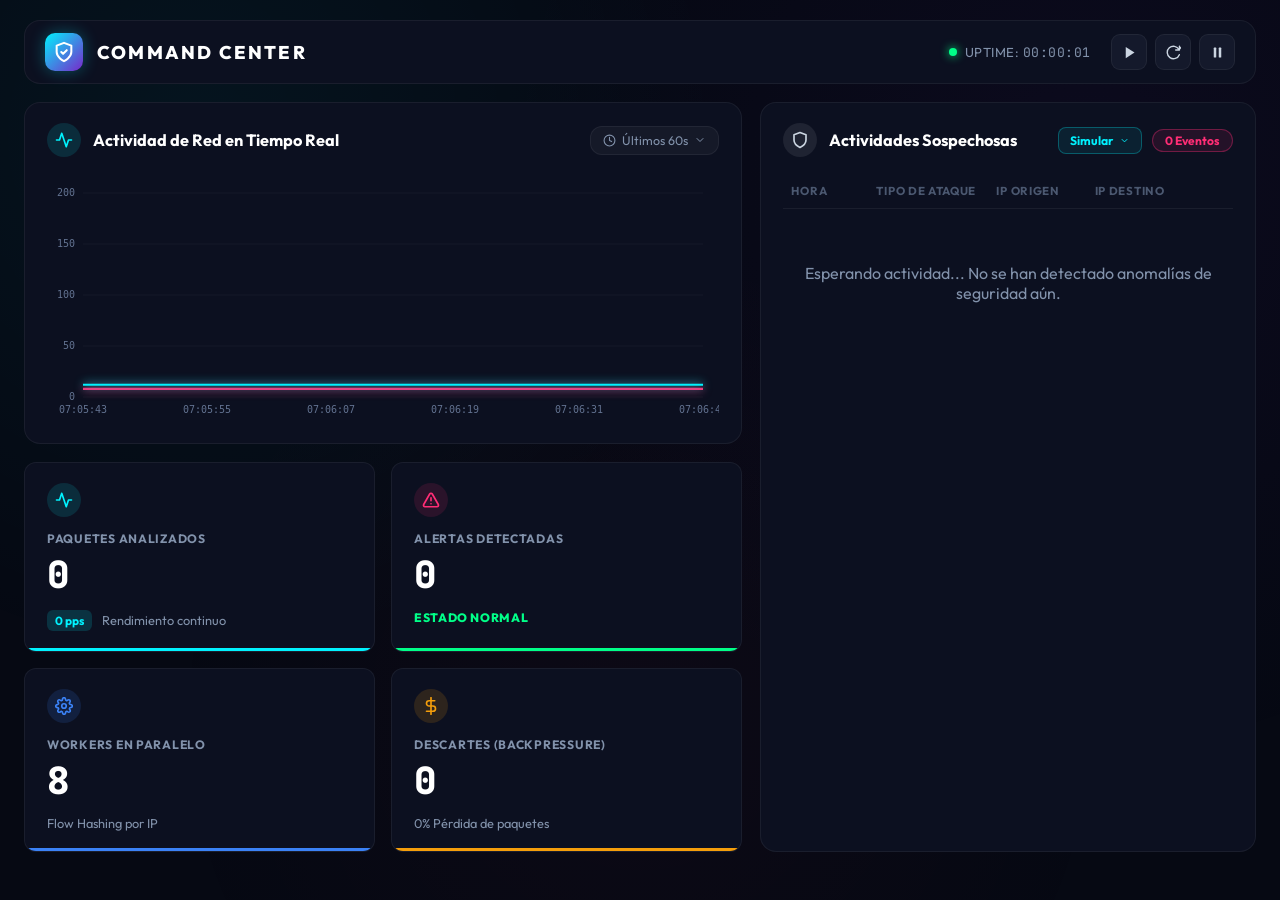
==== src/main/resources/web/index.html @ a6d5993d "feat(dashboard): implementar dashboard web SOC con alertas en tiempo real Se agrega un dashboard web" ====
<!DOCTYPE html>
<html lang="es">

<head>
    <meta charset="UTF-8">
    <meta name="viewport" content="width=device-width, initial-scale=1.0">
    <title>IDS Command Center</title>
    <link rel="preconnect" href="https://fonts.googleapis.com">
    <link rel="preconnect" href="https://fonts.gstatic.com" crossorigin>
    <link
        href="https://fonts.googleapis.com/css2?family=Outfit:wght@300;400;500;600;700;800&family=JetBrains+Mono:wght@400;500;600;700&display=swap"
        rel="stylesheet">
    <link rel="stylesheet" href="style.css">
</head>

<body>
    <div class="glow-bg"></div>

    <div class="dashboard-wrapper">
        <!-- TOP HEADER BAR -->
        <header class="header-bar">
            <div class="brand-container">
                <div class="brand-icon">
                    <svg viewBox="0 0 24 24" fill="none" stroke="currentColor" stroke-width="2.2" stroke-linecap="round"
                        stroke-linejoin="round">
                        <path d="M12 22s8-4 8-10V5l-8-3-8 3v7c0 6 8 10 8 10z" />
                        <path d="m9 12 2 2 4-4" />
                    </svg>
                </div>
                <h1 class="brand-title">COMMAND CENTER</h1>
            </div>

            <div class="header-actions">
                <div class="uptime-container">
                    <span class="pulse-dot"></span>
                    <span class="uptime-text">UPTIME: <span id="uptime-display" class="mono">00:00:00</span></span>
                </div>

                <div class="action-buttons-group">
                    <button class="btn-ctrl" id="btn-monitor-start" title="Iniciar Monitoreo">
                        <svg viewBox="0 0 24 24" fill="currentColor">
                            <polygon points="6 3 20 12 6 21 6 3" />
                        </svg>
                    </button>
                    <button class="btn-ctrl" id="btn-monitor-restart" title="Reiniciar Monitoreo">
                        <svg viewBox="0 0 24 24" fill="none" stroke="currentColor" stroke-width="2.2"
                            stroke-linecap="round" stroke-linejoin="round">
                            <path d="M21.5 2v6h-6M21.34 15.57a10 10 0 1 1-.57-8.38l5.67-5.67" />
                        </svg>
                    </button>
                    <button class="btn-ctrl" id="btn-monitor-stop" title="Pausar / Detener Monitoreo">
                        <svg viewBox="0 0 24 24" fill="currentColor">
                            <rect x="6" y="4" width="4" height="16" rx="1" />
                            <rect x="14" y="4" width="4" height="16" rx="1" />
                        </svg>
                    </button>
                </div>
            </div>
        </header>

        <!-- MAIN DASHBOARD 2-COLUMN GRID -->
        <main class="main-layout">
            <!-- LEFT COLUMN: Realtime Chart & 4 KPIs -->
            <section class="left-column">
                <!-- Realtime Network Activity Card -->
                <div class="card-panel chart-card">
                    <div class="card-header">
                        <div class="title-with-icon">
                            <div class="icon-bubble cyan-bubble">
                                <svg viewBox="0 0 24 24" fill="none" stroke="currentColor" stroke-width="2.2"
                                    stroke-linecap="round" stroke-linejoin="round">
                                    <path d="M22 12h-4l-3 9L9 3l-3 9H2" />
                                </svg>
                            </div>
                            <h2>Actividad de Red en Tiempo Real</h2>
                        </div>
                        <div class="time-filter-badge" id="time-filter-dropdown">
                            <svg viewBox="0 0 24 24" fill="none" stroke="currentColor" stroke-width="2"
                                stroke-linecap="round" stroke-linejoin="round" width="13" height="13">
                                <circle cx="12" cy="12" r="10" />
                                <polyline points="12 6 12 12 16 14" />
                            </svg>
                            <span>Últimos 60s</span>
                            <svg viewBox="0 0 24 24" fill="none" stroke="currentColor" stroke-width="2"
                                stroke-linecap="round" stroke-linejoin="round" width="12" height="12">
                                <polyline points="6 9 12 15 18 9" />
                            </svg>
                        </div>
                    </div>

                    <div class="chart-container">
                        <canvas id="traffic-chart"></canvas>
                    </div>
                </div>

                <!-- 4 KPI Metrics Grid (2x2) -->
                <div class="kpis-grid">
                    <!-- KPI 1: Paquetes Analizados -->
                    <div class="kpi-card kpi-cyan" id="card-processed">
                        <div class="kpi-icon-row">
                            <div class="icon-bubble cyan-bubble">
                                <svg viewBox="0 0 24 24" fill="none" stroke="currentColor" stroke-width="2.2"
                                    stroke-linecap="round" stroke-linejoin="round">
                                    <path d="M22 12h-4l-3 9L9 3l-3 9H2" />
                                </svg>
                            </div>
                        </div>
                        <span class="kpi-label">PAQUETES ANALIZADOS</span>
                        <div class="kpi-value-row">
                            <span class="kpi-number mono" id="val-processed">0</span>
                        </div>
                        <div class="kpi-footer-row">
                            <span class="badge-pill cyan-pill" id="val-pps">0 pps</span>
                            <span class="kpi-subtext">Rendimiento continuo</span>
                        </div>
                    </div>

                    <!-- KPI 2: Alertas Detectadas -->
                    <div class="kpi-card kpi-green" id="card-alerts">
                        <div class="kpi-icon-row">
                            <div class="icon-bubble pink-bubble">
                                <svg viewBox="0 0 24 24" fill="none" stroke="currentColor" stroke-width="2.2"
                                    stroke-linecap="round" stroke-linejoin="round">
                                    <path
                                        d="m21.73 18-8-14a2 2 0 0 0-3.48 0l-8 14A2 2 0 0 0 4 21h16a2 2 0 0 0 1.73-3Z" />
                                    <line x1="12" y1="9" x2="12" y2="13" />
                                    <line x1="12" y1="17" x2="12.01" y2="17" />
                                </svg>
                            </div>
                        </div>
                        <span class="kpi-label">ALERTAS DETECTADAS</span>
                        <div class="kpi-value-row">
                            <span class="kpi-number mono" id="val-alerts">0</span>
                        </div>
                        <div class="kpi-footer-row">
                            <span class="threat-status" id="val-threat-level">ESTADO NORMAL</span>
                        </div>
                    </div>

                    <!-- KPI 3: Workers en Paralelo -->
                    <div class="kpi-card kpi-blue" id="card-workers">
                        <div class="kpi-icon-row">
                            <div class="icon-bubble blue-bubble">
                                <svg viewBox="0 0 24 24" fill="none" stroke="currentColor" stroke-width="2.2"
                                    stroke-linecap="round" stroke-linejoin="round">
                                    <circle cx="12" cy="12" r="3" />
                                    <path
                                        d="M19.4 15a1.65 1.65 0 0 0 .33 1.82l.06.06a2 2 0 0 1 0 2.83 2 2 0 0 1-2.83 0l-.06-.06a1.65 1.65 0 0 0-1.82-.33 1.65 1.65 0 0 0-1 1.51V21a2 2 0 0 1-2 2 2 2 0 0 1-2-2v-.09A1.65 1.65 0 0 0 9 19.4a1.65 1.65 0 0 0-1.82.33l-.06.06a2 2 0 0 1-2.83 0 2 2 0 0 1 0-2.83l.06-.06a1.65 1.65 0 0 0 .33-1.82 1.65 1.65 0 0 0-1.51-1H3a2 2 0 0 1-2-2 2 2 0 0 1 2-2h.09A1.65 1.65 0 0 0 4.6 9a1.65 1.65 0 0 0-.33-1.82l-.06-.06a2 2 0 0 1 0-2.83 2 2 0 0 1 2.83 0l.06.06a1.65 1.65 0 0 0 1.82.33H9a1.65 1.65 0 0 0 1-1.51V3a2 2 0 0 1 2-2 2 2 0 0 1 2 2v.09a1.65 1.65 0 0 0 1 1.51 1.65 1.65 0 0 0 1.82-.33l.06-.06a2 2 0 0 1 2.83 0 2 2 0 0 1 0 2.83l-.06.06a1.65 1.65 0 0 0-.33 1.82V9a1.65 1.65 0 0 0 1.51 1H21a2 2 0 0 1 2 2 2 2 0 0 1-2 2h-.09a1.65 1.65 0 0 0-1.51 1z" />
                                </svg>
                            </div>
                        </div>
                        <span class="kpi-label">WORKERS EN PARALELO</span>
                        <div class="kpi-value-row">
                            <span class="kpi-number mono" id="val-workers">8</span>
                        </div>
                        <div class="kpi-footer-row">
                            <span class="kpi-subtext">Flow Hashing por IP</span>
                        </div>
                    </div>

                    <!-- KPI 4: Descartes Backpressure -->
                    <div class="kpi-card kpi-amber" id="card-dropped">
                        <div class="kpi-icon-row">
                            <div class="icon-bubble amber-bubble">
                                <svg viewBox="0 0 24 24" fill="none" stroke="currentColor" stroke-width="2.2"
                                    stroke-linecap="round" stroke-linejoin="round">
                                    <line x1="12" y1="1" x2="12" y2="23" />
                                    <path d="M17 5H9.5a3.5 3.5 0 0 0 0 7h5a3.5 3.5 0 0 1 0 7H6" />
                                </svg>
                            </div>
                        </div>
                        <span class="kpi-label">DESCARTES (BACKPRESSURE)</span>
                        <div class="kpi-value-row">
                            <span class="kpi-number mono" id="val-dropped">0</span>
                        </div>
                        <div class="kpi-footer-row">
                            <span class="kpi-subtext">0% Pérdida de paquetes</span>
                        </div>
                    </div>
                </div>
            </section>

            <!-- RIGHT COLUMN: Actividades Sospechosas Table -->
            <section class="right-column">
                <div class="card-panel suspicious-panel">
                    <div class="card-header">
                        <div class="title-with-icon">
                            <div class="icon-bubble gray-bubble">
                                <svg viewBox="0 0 24 24" fill="none" stroke="currentColor" stroke-width="2.2"
                                    stroke-linecap="round" stroke-linejoin="round">
                                    <path d="M12 22s8-4 8-10V5l-8-3-8 3v7c0 6 8 10 8 10z" />
                                </svg>
                            </div>
                            <h2>Actividades Sospechosas</h2>
                        </div>
                        <div class="header-right-actions">
                            <!-- Attack Simulator Dropdown Action -->
                            <div class="sim-dropdown-wrapper">
                                <button class="btn-sim-trigger" id="btn-sim-dropdown" title="Simular Tráfico de Ataque">
                                    <span>Simular</span>
                                    <svg class="chevron-sim" viewBox="0 0 24 24" fill="none" stroke="currentColor"
                                        stroke-width="2" width="11" height="11">
                                        <polyline points="6 9 12 15 18 9" />
                                    </svg>
                                </button>
                                <div class="sim-dropdown-menu" id="sim-dropdown-menu">
                                    <div class="sim-menu-header">Simulación de Ataques</div>
                                    <button class="sim-menu-item" id="btn-sim-portscan">
                                        <span class="sim-dot dot-cyan"></span>
                                        <div class="sim-item-info">
                                            <strong>Port Scan</strong>
                                            <small>15 puertos destino</small>
                                        </div>
                                    </button>
                                    <button class="sim-menu-item" id="btn-sim-synflood">
                                        <span class="sim-dot dot-amber"></span>
                                        <div class="sim-item-info">
                                            <strong>SYN Flood</strong>
                                            <small>50 paquetes SYN</small>
                                        </div>
                                    </button>
                                    <button class="sim-menu-item" id="btn-sim-bruteforce">
                                        <span class="sim-dot dot-pink"></span>
                                        <div class="sim-item-info">
                                            <strong>Brute Force</strong>
                                            <small>20 intentos a SSH (Puerto 22)</small>
                                        </div>
                                    </button>
                                </div>
                            </div>

                            <span class="events-badge-pill" id="alerts-badge">0 Eventos</span>
                        </div>
                    </div>

                    <!-- Table Header -->
                    <div class="suspicious-table-header">
                        <span class="col-th col-hora">HORA</span>
                        <span class="col-th col-tipo">TIPO DE ATAQUE</span>
                        <span class="col-th col-ip">IP ORIGEN</span>
                        <span class="col-th col-dst">IP DESTINO</span>
                        <span class="col-th col-action"></span>
                    </div>

                    <!-- Scrollable Alerts Container -->
                    <div class="suspicious-list" id="alerts-tbody">
                        <div class="empty-state" id="empty-alerts-row">
                            <p>Esperando actividad... No se han detectado anomalías de seguridad aún.</p>
                        </div>
                    </div>
                </div>
            </section>
        </main>
    </div>

    <script src="app.js"></script>
</body>

</html>
---- src/main/resources/web/style.css ----
/* ===================================================================
   IDS COMMAND CENTER — CLEAN & EFFICIENT DESIGN SYSTEM
   =================================================================== */

:root {
    --bg-base: #060913;
    --bg-card: #0c1020;
    --border-color: rgba(255, 255, 255, 0.06);
    --border-subtle: rgba(255, 255, 255, 0.03);

    --primary-cyan: #00f2fe;
    --primary-blue: #3b82f6;
    --alert-pink: #ff2d75;
    --alert-amber: #f59e0b;
    --success-green: #00ff88;

    --text-white: #ffffff;
    --text-light: #e2e8f0;
    --text-muted: #8292ab;
    --text-dim: #4b5870;

    --font-main: 'Outfit', -apple-system, BlinkMacSystemFont, 'Segoe UI', Roboto, sans-serif;
    --font-mono: 'JetBrains Mono', monospace;

    --radius-xl: 16px;
    --radius-lg: 12px;
    --radius-md: 8px;
    --radius-sm: 6px;
}

* {
    margin: 0;
    padding: 0;
    box-sizing: border-box;
}

body {
    background-color: var(--bg-base);
    color: var(--text-light);
    font-family: var(--font-main);
    min-height: 100vh;
    overflow-x: hidden;
    position: relative;
    -webkit-font-smoothing: antialiased;
}

.glow-bg {
    position: fixed;
    top: 0;
    left: 0;
    right: 0;
    height: 100vh;
    background: radial-gradient(circle at 15% 15%, rgba(0, 242, 254, 0.05) 0%, transparent 40%),
                radial-gradient(circle at 85% 20%, rgba(121, 40, 202, 0.06) 0%, transparent 45%),
                radial-gradient(circle at 50% 80%, rgba(255, 45, 117, 0.03) 0%, transparent 50%);
    pointer-events: none;
    z-index: 0;
}

.mono {
    font-family: var(--font-mono);
}

.dashboard-wrapper {
    max-width: 1560px;
    margin: 0 auto;
    padding: 20px 24px;
    position: relative;
    z-index: 1;
    display: flex;
    flex-direction: column;
    gap: 18px;
}

/* -------------------------------------------------------------
   1. TOP NAVIGATION / HEADER BAR
   ------------------------------------------------------------- */
.header-bar {
    display: flex;
    justify-content: space-between;
    align-items: center;
    background: var(--bg-card);
    border: 1px solid var(--border-color);
    border-radius: var(--radius-xl);
    padding: 12px 20px;
}

.brand-container {
    display: flex;
    align-items: center;
    gap: 14px;
}

.brand-icon {
    width: 38px;
    height: 38px;
    border-radius: 10px;
    background: linear-gradient(135deg, #00f2fe 0%, #7928ca 100%);
    display: flex;
    align-items: center;
    justify-content: center;
    color: #fff;
    box-shadow: 0 0 16px rgba(0, 242, 254, 0.3);
}

.brand-icon svg {
    width: 22px;
    height: 22px;
}

.brand-title {
    font-size: 1.15rem;
    font-weight: 800;
    letter-spacing: 0.12em;
    color: var(--text-white);
}

.header-actions {
    display: flex;
    align-items: center;
    gap: 20px;
}

.uptime-container {
    display: flex;
    align-items: center;
    gap: 8px;
    font-size: 0.82rem;
    color: var(--text-muted);
}

.uptime-text {
    letter-spacing: 0.04em;
}

.pulse-dot {
    width: 8px;
    height: 8px;
    background: var(--success-green);
    border-radius: 50%;
    box-shadow: 0 0 10px var(--success-green);
    animation: livePulse 2s infinite ease-in-out;
}

@keyframes livePulse {
    0%, 100% { transform: scale(1); opacity: 1; }
    50% { transform: scale(1.35); opacity: 0.55; }
}

.action-buttons-group {
    display: flex;
    align-items: center;
    gap: 8px;
}

.btn-ctrl {
    width: 36px;
    height: 36px;
    border-radius: 9px;
    background: #14192b;
    border: 1px solid var(--border-color);
    color: #cbd5e1;
    display: flex;
    align-items: center;
    justify-content: center;
    cursor: pointer;
    transition: all 0.2s ease;
}

.btn-ctrl svg {
    width: 15px;
    height: 15px;
}

.btn-ctrl:hover {
    background: #1d253f;
    color: #fff;
    border-color: rgba(255, 255, 255, 0.15);
    transform: translateY(-1px);
}

.btn-ctrl:active {
    transform: scale(0.94);
}

.btn-ctrl:disabled {
    opacity: 0.35;
    cursor: not-allowed;
    transform: none;
}

.btn-ctrl.active {
    background: rgba(0, 242, 254, 0.15);
    color: var(--primary-cyan);
    border-color: rgba(0, 242, 254, 0.4);
}

/* -------------------------------------------------------------
   2. MAIN 2-COLUMN DASHBOARD GRID
   ------------------------------------------------------------- */
.main-layout {
    display: grid;
    grid-template-columns: 1.45fr 1fr;
    gap: 18px;
    align-items: stretch;
}

.left-column {
    display: flex;
    flex-direction: column;
    gap: 18px;
}

.right-column {
    display: flex;
    flex-direction: column;
}

/* Card Panels */
.card-panel {
    background: var(--bg-card);
    border: 1px solid var(--border-color);
    border-radius: var(--radius-xl);
    padding: 20px 22px;
}

.card-header {
    display: flex;
    justify-content: space-between;
    align-items: center;
    margin-bottom: 16px;
}

.title-with-icon {
    display: flex;
    align-items: center;
    gap: 12px;
}

.title-with-icon h2 {
    font-size: 1.02rem;
    font-weight: 700;
    color: var(--text-white);
}

/* Icon Bubbles */
.icon-bubble {
    width: 34px;
    height: 34px;
    border-radius: 50%;
    display: flex;
    align-items: center;
    justify-content: center;
}

.icon-bubble svg {
    width: 18px;
    height: 18px;
}

.cyan-bubble { background: rgba(0, 242, 254, 0.12); color: var(--primary-cyan); }
.pink-bubble { background: rgba(255, 45, 117, 0.12); color: var(--alert-pink); }
.blue-bubble { background: rgba(59, 130, 246, 0.14); color: var(--primary-blue); }
.amber-bubble { background: rgba(245, 158, 11, 0.14); color: var(--alert-amber); }
.gray-bubble { background: rgba(255, 255, 255, 0.08); color: #cbd5e1; }

.time-filter-badge {
    display: flex;
    align-items: center;
    gap: 6px;
    background: rgba(255, 255, 255, 0.04);
    border: 1px solid var(--border-color);
    border-radius: var(--radius-lg);
    padding: 6px 12px;
    font-size: 0.78rem;
    color: var(--text-muted);
}

/* Chart Canvas Wrapper */
.chart-container {
    height: 250px;
    width: 100%;
    position: relative;
}

#traffic-chart {
    width: 100% !important;
    height: 100% !important;
}

/* -------------------------------------------------------------
   3. 4 KPIS GRID (2x2)
   ------------------------------------------------------------- */
.kpis-grid {
    display: grid;
    grid-template-columns: repeat(2, 1fr);
    gap: 16px;
}

.kpi-card {
    background: var(--bg-card);
    border: 1px solid var(--border-color);
    border-radius: var(--radius-lg);
    padding: 20px 22px;
    position: relative;
    overflow: hidden;
    display: flex;
    flex-direction: column;
    gap: 6px;
    transition: transform 0.2s, border-color 0.2s;
}

.kpi-card:hover {
    transform: translateY(-2px);
    border-color: rgba(255, 255, 255, 0.12);
}

.kpi-card::after {
    content: '';
    position: absolute;
    bottom: 0;
    left: 0;
    right: 0;
    height: 3px;
}

.kpi-cyan::after { background: var(--primary-cyan); }
.kpi-green::after { background: var(--success-green); }
.kpi-green.has-threats::after { background: var(--alert-pink); }
.kpi-blue::after { background: var(--primary-blue); }
.kpi-amber::after { background: var(--alert-amber); }

.kpi-icon-row {
    display: flex;
    justify-content: flex-start;
    margin-bottom: 8px;
}

.kpi-label {
    font-size: 0.76rem;
    font-weight: 700;
    color: var(--text-muted);
    letter-spacing: 0.06em;
    text-transform: uppercase;
}

.kpi-value-row {
    margin: 4px 0 6px 0;
}

.kpi-number {
    font-size: 2.35rem;
    font-weight: 800;
    color: var(--text-white);
    line-height: 1;
}

.kpi-footer-row {
    display: flex;
    align-items: center;
    gap: 10px;
    margin-top: 4px;
}

.badge-pill {
    padding: 3px 8px;
    border-radius: 6px;
    font-size: 0.74rem;
    font-weight: 700;
}

.cyan-pill {
    background: rgba(0, 242, 254, 0.15);
    color: var(--primary-cyan);
}

.threat-status {
    font-size: 0.76rem;
    font-weight: 800;
    color: var(--success-green);
    letter-spacing: 0.05em;
}

.threat-status.high-threat {
    color: var(--alert-pink);
    text-shadow: 0 0 12px rgba(255, 45, 117, 0.4);
}

.kpi-subtext {
    font-size: 0.8rem;
    color: var(--text-muted);
}

/* -------------------------------------------------------------
   4. RIGHT COLUMN: SUSPICIOUS ACTIVITIES TABLE & SIMULATOR MENU
   ------------------------------------------------------------- */
.suspicious-panel {
    display: flex;
    flex-direction: column;
    height: 100%;
}

.header-right-actions {
    display: flex;
    align-items: center;
    gap: 10px;
}

/* Simulator Dropdown */
.sim-dropdown-wrapper {
    position: relative;
}

.btn-sim-trigger {
    display: flex;
    align-items: center;
    gap: 6px;
    background: rgba(0, 242, 254, 0.08);
    border: 1px solid rgba(0, 242, 254, 0.28);
    color: var(--primary-cyan);
    padding: 5px 11px;
    border-radius: var(--radius-md);
    font-family: var(--font-main);
    font-size: 0.76rem;
    font-weight: 700;
    cursor: pointer;
    transition: all 0.2s ease;
}

.btn-sim-trigger:hover {
    background: rgba(0, 242, 254, 0.16);
    border-color: rgba(0, 242, 254, 0.5);
    transform: translateY(-1px);
}

.btn-sim-trigger .chevron-sim {
    transition: transform 0.2s ease;
}

.sim-dropdown-wrapper.open .btn-sim-trigger .chevron-sim {
    transform: rotate(180deg);
}

.sim-dropdown-menu {
    position: absolute;
    top: calc(100% + 8px);
    right: 0;
    width: 220px;
    background: #0e1428;
    border: 1px solid rgba(255, 255, 255, 0.12);
    border-radius: var(--radius-lg);
    padding: 6px;
    box-shadow: 0 10px 30px rgba(0, 0, 0, 0.6);
    display: none;
    flex-direction: column;
    gap: 4px;
    z-index: 100;
    animation: menuFade 0.2s ease-out;
}

@keyframes menuFade {
    from { opacity: 0; transform: translateY(-6px); }
    to { opacity: 1; transform: translateY(0); }
}

.sim-dropdown-wrapper.open .sim-dropdown-menu {
    display: flex;
}

.sim-menu-header {
    font-size: 0.68rem;
    font-weight: 700;
    color: var(--text-dim);
    text-transform: uppercase;
    letter-spacing: 0.06em;
    padding: 6px 10px 4px;
}

.sim-menu-item {
    display: flex;
    align-items: center;
    gap: 10px;
    background: transparent;
    border: none;
    border-radius: var(--radius-sm);
    padding: 8px 10px;
    cursor: pointer;
    text-align: left;
    transition: background 0.15s ease;
    width: 100%;
}

.sim-menu-item:hover {
    background: rgba(255, 255, 255, 0.06);
}

.sim-dot {
    width: 8px;
    height: 8px;
    border-radius: 50%;
    flex-shrink: 0;
}

.dot-cyan { background: var(--primary-cyan); box-shadow: 0 0 6px var(--primary-cyan); }
.dot-amber { background: var(--alert-amber); box-shadow: 0 0 6px var(--alert-amber); }
.dot-pink { background: var(--alert-pink); box-shadow: 0 0 6px var(--alert-pink); }

.sim-item-info strong {
    display: block;
    font-size: 0.8rem;
    color: var(--text-white);
    font-weight: 600;
}

.sim-item-info small {
    display: block;
    font-size: 0.68rem;
    color: var(--text-muted);
}

.events-badge-pill {
    background: rgba(255, 45, 117, 0.1);
    border: 1px solid rgba(255, 45, 117, 0.35);
    color: var(--alert-pink);
    font-size: 0.75rem;
    font-weight: 700;
    padding: 3px 12px;
    border-radius: 20px;
}

.suspicious-table-header {
    display: grid;
    grid-template-columns: 85px 120px 1fr 1fr 32px;
    padding: 10px 8px;
    font-size: 0.72rem;
    font-weight: 700;
    color: var(--text-dim);
    letter-spacing: 0.06em;
    border-bottom: 1px solid var(--border-color);
}

.suspicious-list {
    max-height: 520px;
    overflow-y: auto;
    display: flex;
    flex-direction: column;
    margin-top: 4px;
}

.suspicious-list::-webkit-scrollbar {
    width: 5px;
}
.suspicious-list::-webkit-scrollbar-track {
    background: rgba(0, 0, 0, 0.1);
}
.suspicious-list::-webkit-scrollbar-thumb {
    background: rgba(255, 255, 255, 0.1);
    border-radius: 4px;
}
.suspicious-list::-webkit-scrollbar-thumb:hover {
    background: rgba(255, 255, 255, 0.2);
}

.suspicious-row {
    display: grid;
    grid-template-columns: 85px 120px 1fr 1fr 32px;
    align-items: center;
    padding: 13px 8px;
    border-bottom: 1px solid var(--border-subtle);
    transition: background 0.15s ease;
}

.suspicious-row:hover {
    background: rgba(255, 255, 255, 0.025);
}

.suspicious-row.row-new {
    animation: flashRow 2s ease-out;
}

@keyframes flashRow {
    0% { background: rgba(255, 45, 117, 0.25); }
    100% { background: transparent; }
}

.suspicious-row .cell-hora {
    font-size: 0.78rem;
    color: var(--text-muted);
}

.suspicious-row .cell-ip,
.suspicious-row .cell-dst {
    font-size: 0.82rem;
    color: #cbd5e1;
    overflow: hidden;
    text-overflow: ellipsis;
    white-space: nowrap;
    padding-right: 8px;
}

.badge-attack {
    display: inline-block;
    font-size: 0.68rem;
    font-weight: 800;
    letter-spacing: 0.05em;
    padding: 3px 10px;
    border-radius: 12px;
    text-align: center;
    width: fit-content;
}

.badge-port-scan {
    background: rgba(0, 242, 254, 0.08);
    border: 1px solid rgba(0, 242, 254, 0.35);
    color: var(--primary-cyan);
}

.badge-brute-force {
    background: rgba(255, 45, 117, 0.08);
    border: 1px solid rgba(255, 45, 117, 0.35);
    color: var(--alert-pink);
}

.badge-syn-flood {
    background: rgba(245, 158, 11, 0.08);
    border: 1px solid rgba(245, 158, 11, 0.35);
    color: var(--alert-amber);
}

.btn-trash {
    background: transparent;
    border: none;
    color: var(--text-dim);
    cursor: pointer;
    width: 28px;
    height: 28px;
    border-radius: 6px;
    display: flex;
    align-items: center;
    justify-content: center;
    transition: all 0.2s;
}

.btn-trash svg {
    width: 14px;
    height: 14px;
}

.btn-trash:hover {
    color: var(--alert-pink);
    background: rgba(255, 45, 117, 0.12);
}

.empty-state {
    text-align: center;
    padding: 50px 20px;
    color: var(--text-muted);
}

/* -------------------------------------------------------------
   5. RESPONSIVE DESIGN
   ------------------------------------------------------------- */
@media (max-width: 1180px) {
    .main-layout {
        grid-template-columns: 1fr;
    }
}

@media (max-width: 768px) {
    .dashboard-wrapper {
        padding: 14px;
    }
    .header-bar {
        flex-direction: column;
        gap: 12px;
        align-items: flex-start;
    }
    .header-actions {
        width: 100%;
        justify-content: space-between;
    }
    .kpis-grid {
        grid-template-columns: 1fr;
    }
    .suspicious-table-header .col-dst,
    .suspicious-row .cell-dst {
        display: none;
    }
    .suspicious-table-header,
    .suspicious-row {
        grid-template-columns: 80px 110px 1fr 30px;
    }
}
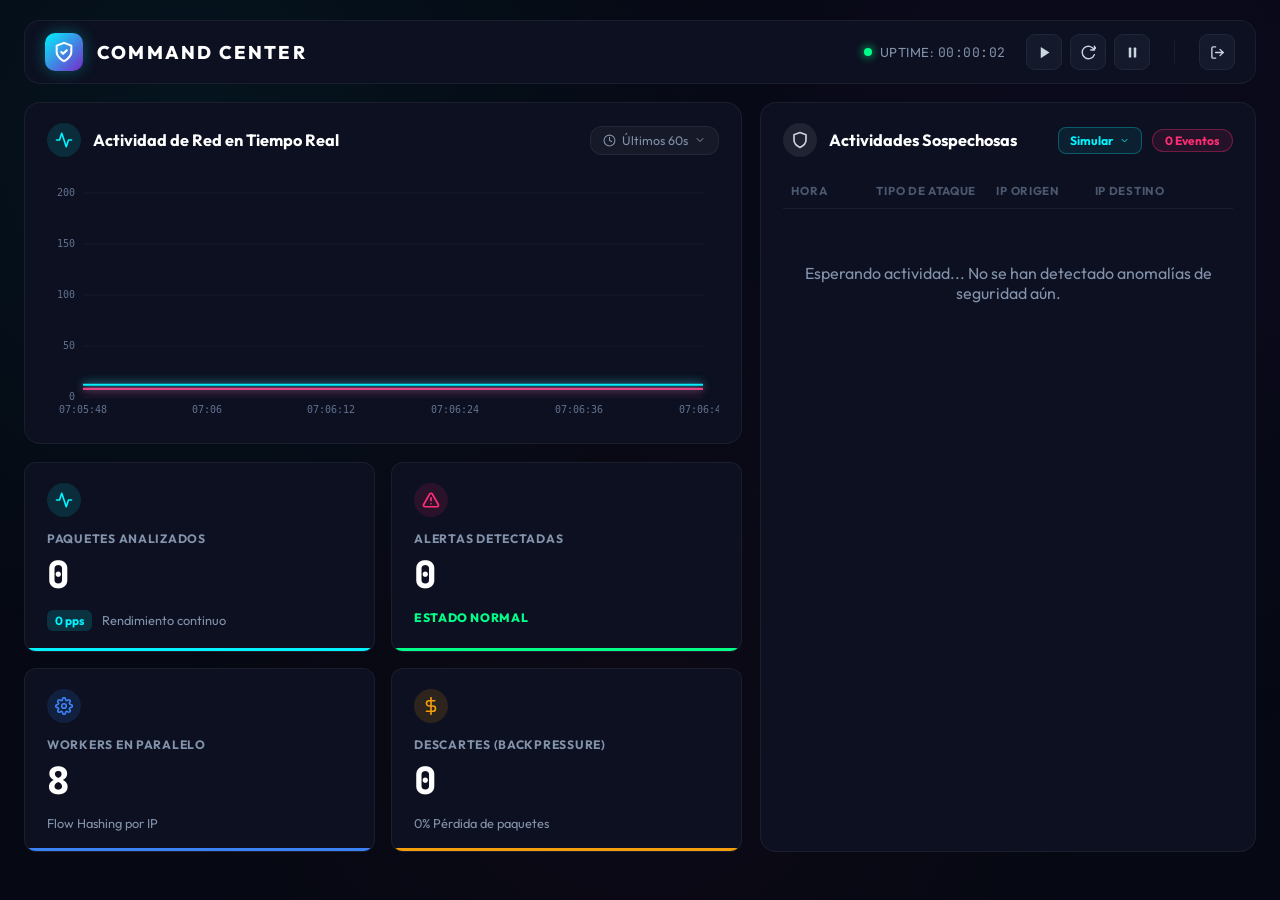
==== commit b9ab27f5: "feat(ui): agregar interfaz de login y soporte de logout en dashboard - Vista de login moderna con di" ====
--- a/src/main/resources/web/index.html
+++ b/src/main/resources/web/index.html
@@ -55,6 +55,17 @@
                         </svg>
                     </button>
                 </div>
+
+                <div class="header-separator"></div>
+
+                <button class="btn-ctrl btn-logout" id="btn-logout" title="Cerrar Sesión">
+                    <svg viewBox="0 0 24 24" fill="none" stroke="currentColor" stroke-width="2.2"
+                        stroke-linecap="round" stroke-linejoin="round">
+                        <path d="M9 21H5a2 2 0 0 1-2-2V5a2 2 0 0 1 2-2h4" />
+                        <polyline points="16 17 21 12 16 7" />
+                        <line x1="21" y1="12" x2="9" y2="12" />
+                    </svg>
+                </button>
             </div>
         </header>
 
--- a/src/main/resources/web/style.css
+++ b/src/main/resources/web/style.css
@@ -193,6 +193,19 @@
     background: rgba(0, 242, 254, 0.15);
     color: var(--primary-cyan);
     border-color: rgba(0, 242, 254, 0.4);
+}
+
+.header-separator {
+    width: 1px;
+    height: 22px;
+    background: var(--border-color);
+    margin: 0 4px;
+}
+
+.btn-logout:hover {
+    background: rgba(255, 45, 117, 0.12);
+    color: var(--alert-pink);
+    border-color: rgba(255, 45, 117, 0.35);
 }
 
 /* -------------------------------------------------------------
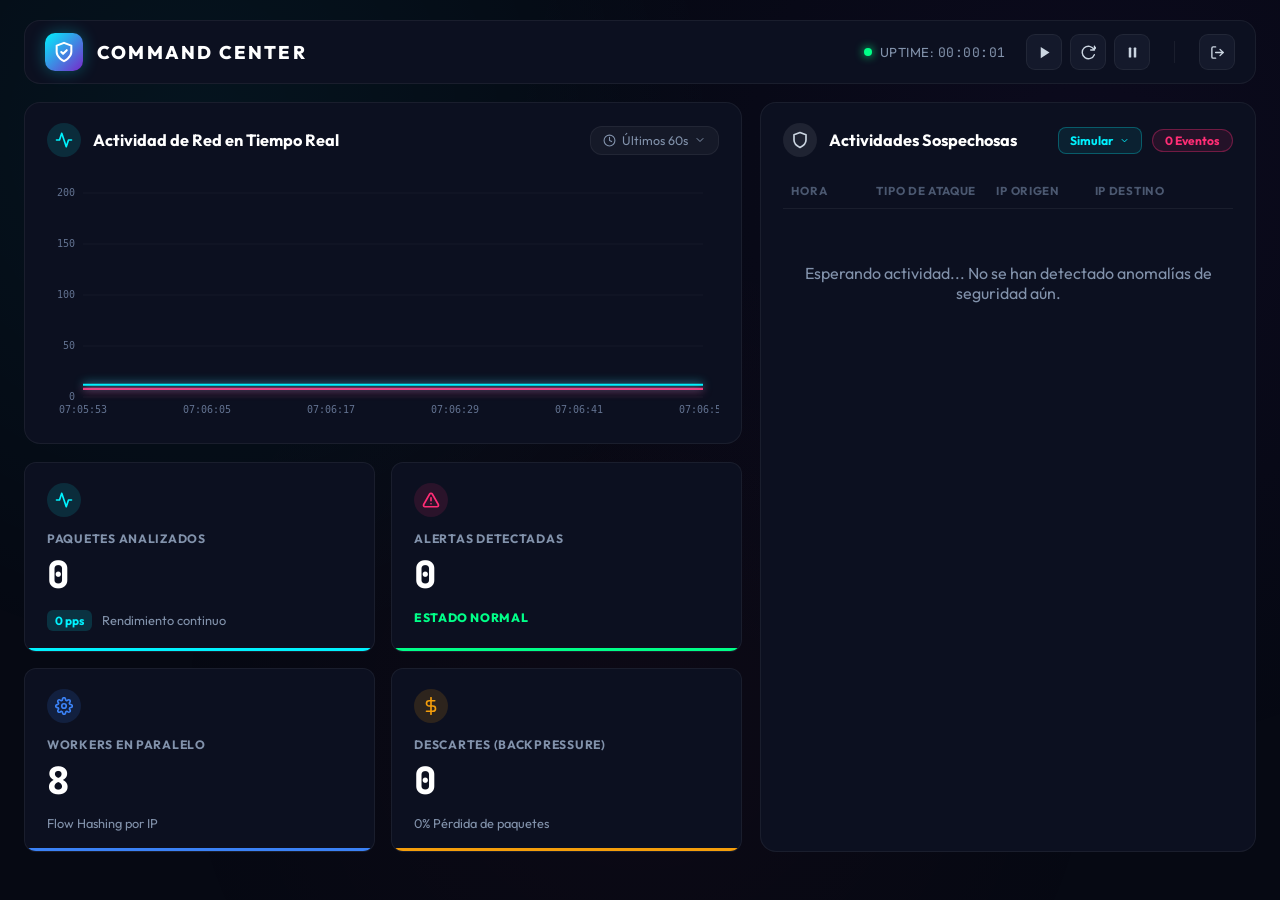
==== commit f5a7284e: "feat(ui): agregar soporte visual y simulacion para alertas de malware C2 - Agregar opcion de simulac" ====
--- a/src/main/resources/web/index.html
+++ b/src/main/resources/web/index.html
@@ -237,6 +237,13 @@
                                             <small>20 intentos a SSH (Puerto 22)</small>
                                         </div>
                                     </button>
+                                    <button class="sim-menu-item" id="btn-sim-suspicious">
+                                        <span class="sim-dot dot-purple"></span>
+                                        <div class="sim-item-info">
+                                            <strong>Malware C2 / Backdoor</strong>
+                                            <small>Tráfico a Puerto 4444 (Metasploit)</small>
+                                        </div>
+                                    </button>
                                 </div>
                             </div>
 
--- a/src/main/resources/web/style.css
+++ b/src/main/resources/web/style.css
@@ -517,6 +517,7 @@
 .dot-cyan { background: var(--primary-cyan); box-shadow: 0 0 6px var(--primary-cyan); }
 .dot-amber { background: var(--alert-amber); box-shadow: 0 0 6px var(--alert-amber); }
 .dot-pink { background: var(--alert-pink); box-shadow: 0 0 6px var(--alert-pink); }
+.dot-purple { background: #c084fc; box-shadow: 0 0 6px #a855f7; }
 
 .sim-item-info strong {
     display: block;
@@ -638,6 +639,12 @@
     background: rgba(245, 158, 11, 0.08);
     border: 1px solid rgba(245, 158, 11, 0.35);
     color: var(--alert-amber);
+}
+
+.badge-suspicious-conn {
+    background: rgba(168, 85, 247, 0.08);
+    border: 1px solid rgba(168, 85, 247, 0.35);
+    color: #c084fc;
 }
 
 .btn-trash {
